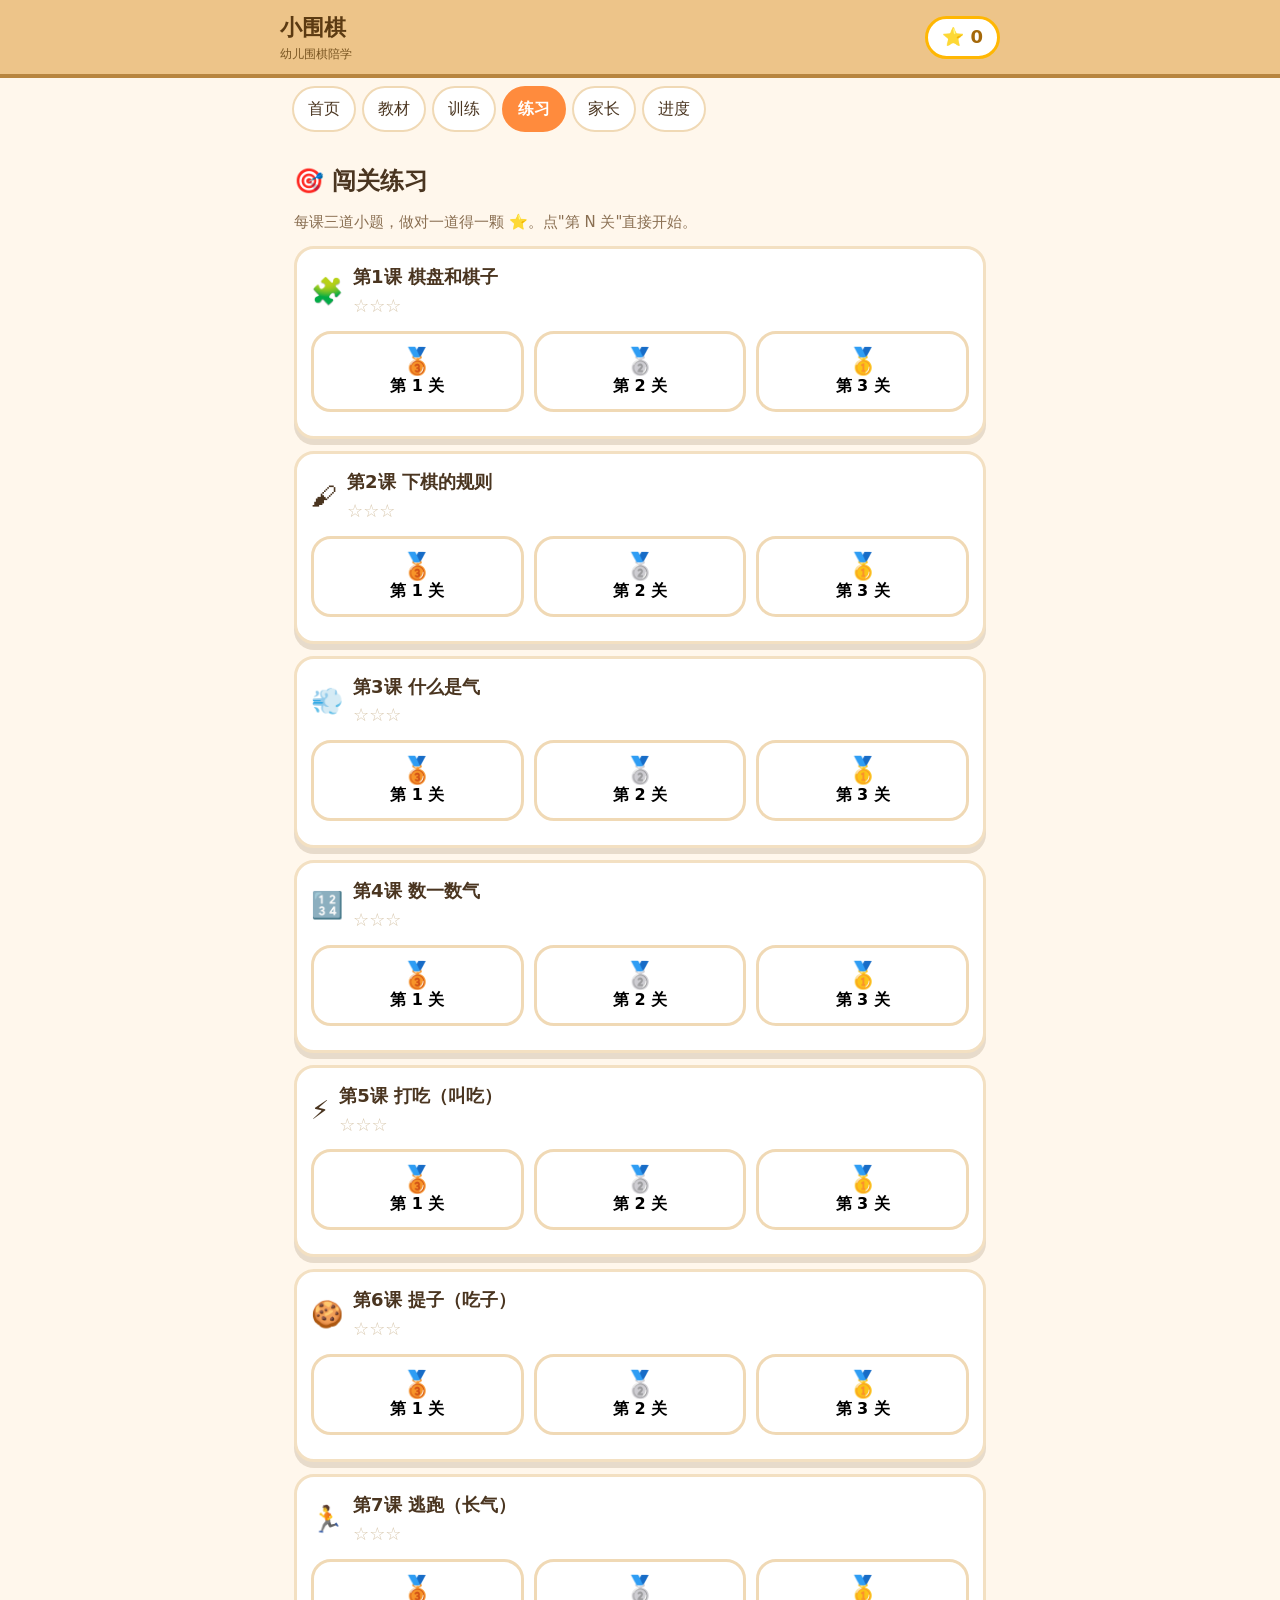
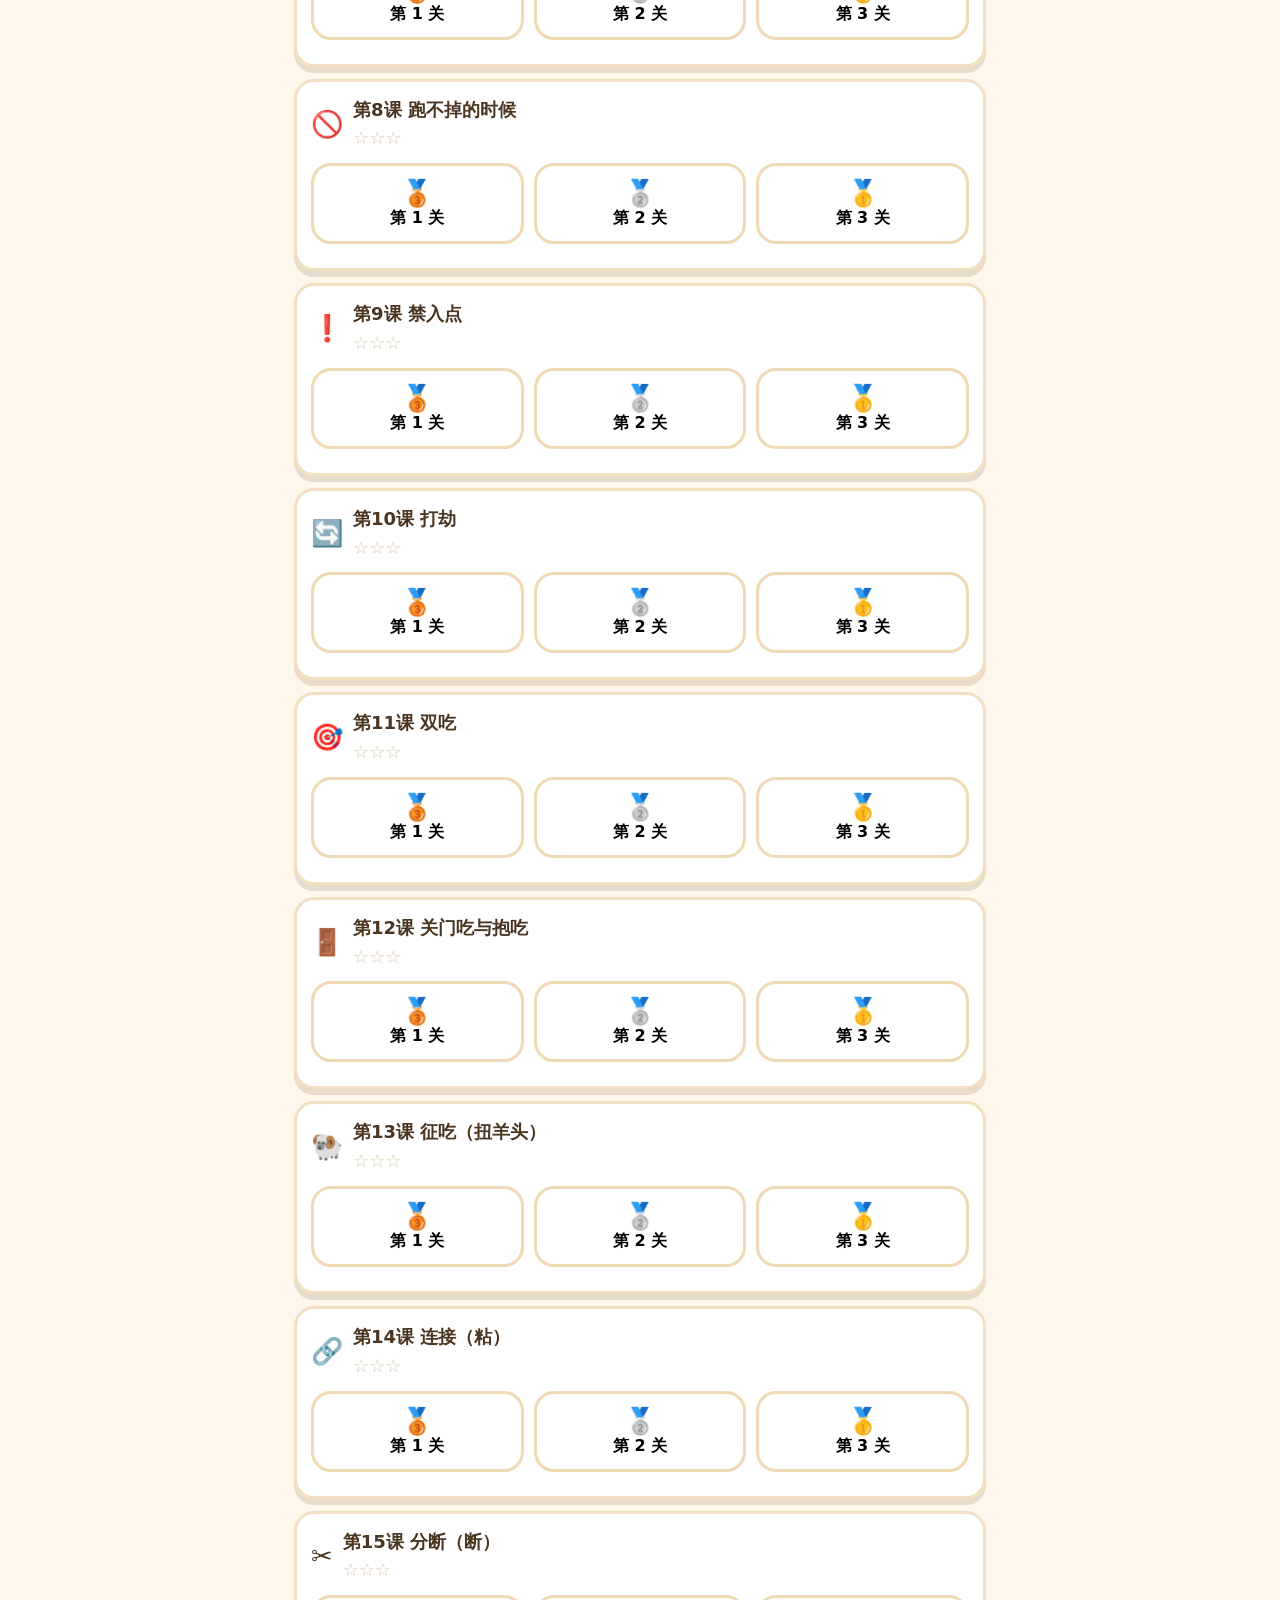
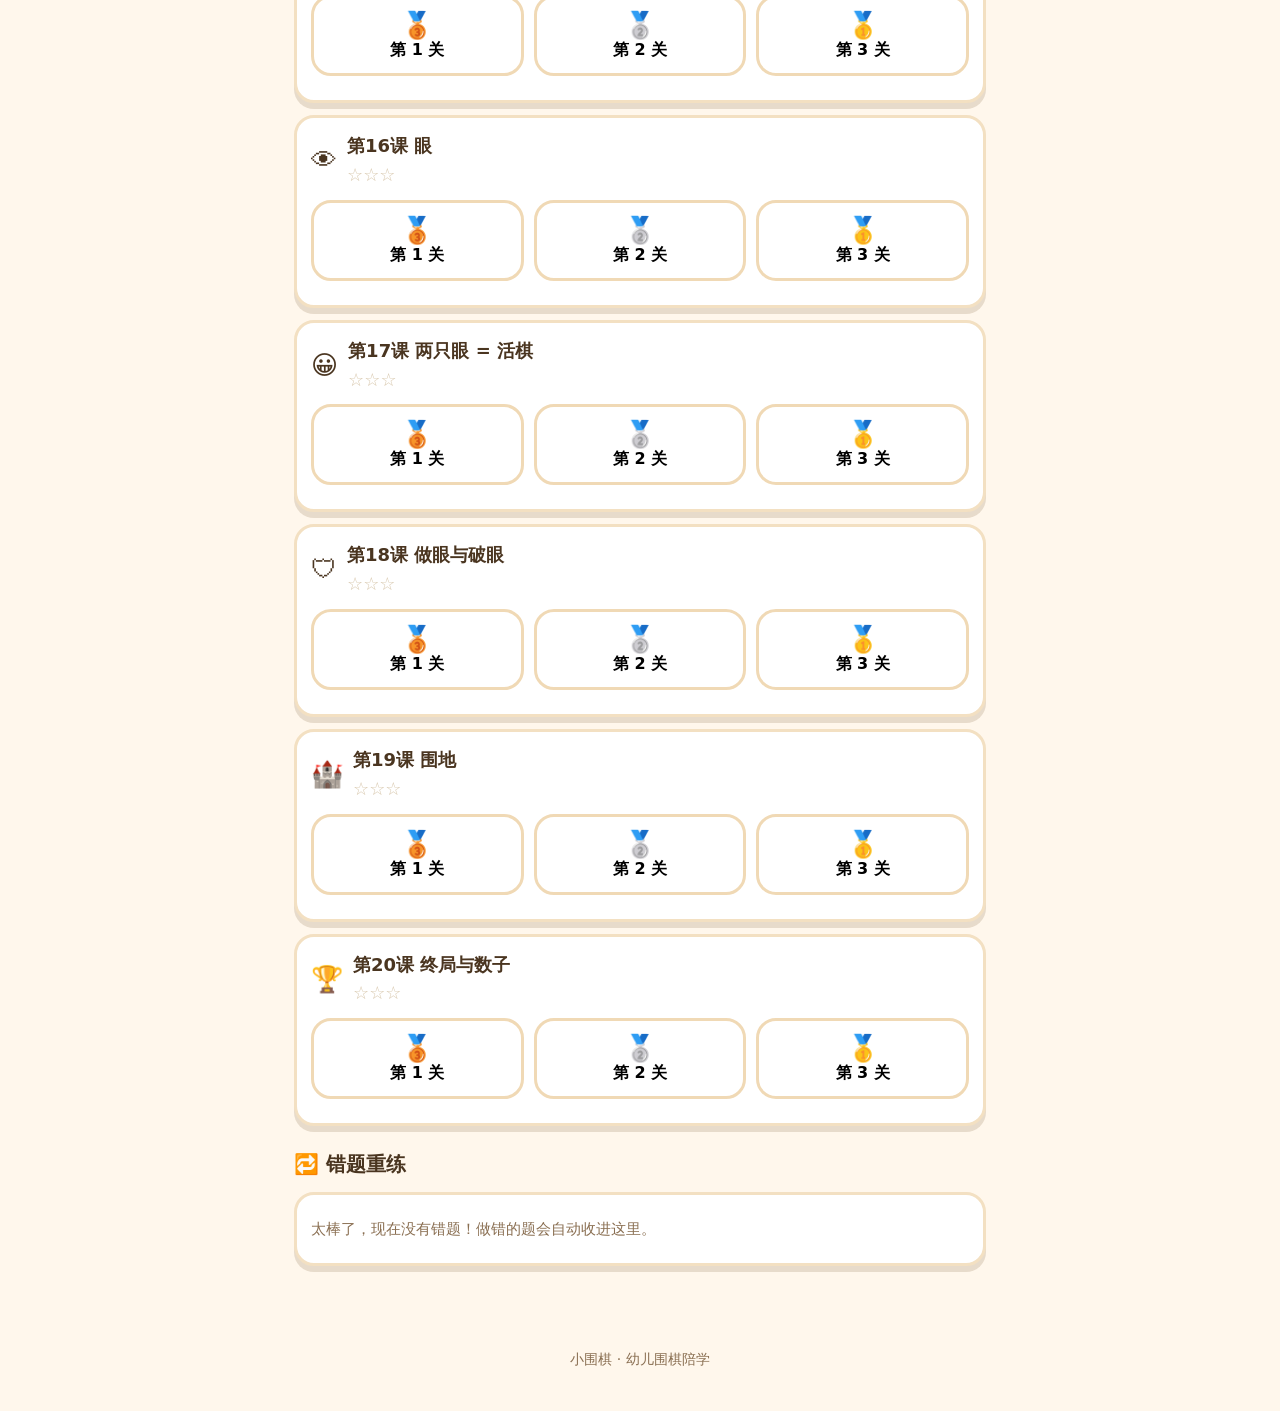
==== exercises/index.html @ 40fe3011 "幼儿围棋陪学网站：20课主线 + 逐题讲解 + 错因分析 + 难点解析页" ====
<!DOCTYPE html>
<html lang="zh-CN">
<head>
<meta charset="utf-8">
<meta name="viewport" content="width=device-width, initial-scale=1">
<title>练习 · 小围棋</title>
<link rel="stylesheet" href="../assets/css/main.css">
</head>
<body>
<div id="shell"></div>
<div class="wrap">
  <h1>🎯 闯关练习</h1>
  <p class="muted">每课三道小题，做对一道得一颗 ⭐。点"第 N 关"直接开始。</p>
  <div id="levels"></div>

  <h2>🔁 错题重练</h2>
  <div class="card">
    <p class="muted" id="wrongTip">做错的题会自动收进这里，做对 2 次就毕业。</p>
    <div id="wrongBox"></div>
    <button class="btn btn-green btn-big" id="wrongStart" style="display:none;margin-top:10px">开始重练错题</button>
  </div>
</div>
<footer>小围棋 · 幼儿围棋陪学</footer>

<script src="../assets/js/engine.js"></script>
<script src="../data/curriculum.js"></script>
<script src="../data/explain.js"></script>
<script src="../assets/js/board.js"></script>
<script src="../assets/js/app.js"></script>
<script src="../assets/js/quiz.js"></script>
<script>
(function () {
  WQ.shell('exercises');
  var C = window.WQ_CURRICULUM;
  var box = document.getElementById('levels');

  C.forEach(function (l, i) {
    var stars = WQ.Progress.stars(l.id);
    var row = document.createElement('div');
    row.className = 'card';
    var html = '<div style="display:flex;align-items:center;gap:10px">' +
      '<div style="font-size:26px">' + l.emoji + '</div>' +
      '<div style="flex:1"><b>第' + (i + 1) + '课 ' + l.title + '</b>' +
      '<div class="stars">' + stars.map(function (v) { return v ? '⭐' : '<span class="dim">☆</span>'; }).join('') + '</div></div></div>' +
      '<div class="level-row"></div>';
    row.innerHTML = html;
    var lr = row.querySelector('.level-row');
    [0, 1, 2].forEach(function (k) {
      var b = document.createElement('button');
      b.className = 'level-btn' + (stars[k] ? ' done' : '');
      b.innerHTML = '<span class="lv">' + ['🥉', '🥈', '🥇'][k] + '</span>第 ' + (k + 1) + ' 关' + (stars[k] ? ' ✅' : '');
      b.onclick = function () {
        location.href = '../lesson/index.html?id=' + l.id + '&q=' + k + '#quizBox';
      };
      lr.appendChild(b);
    });
    box.appendChild(row);
  });

  /* 错题重练 */
  var wrong = WQ.Progress.wrongList();
  var items = [];
  wrong.forEach(function (w) {
    var p = WQ.parseQid(w.id);
    var l = C.find(function (x) { return x.id === p.lessonId; });
    if (!l || !l.quiz[p.index]) return;
    var q = Object.create(l.quiz[p.index]);
    q.__index = p.index;
    q.__lessonId = l.id;
    q.__title = l.title;
    items.push(q);
  });
  var tip = document.getElementById('wrongTip');
  var btn = document.getElementById('wrongStart');
  if (!items.length) {
    tip.textContent = '太棒了，现在没有错题！做错的题会自动收进这里。';
  } else {
    tip.textContent = '还有 ' + items.length + ' 道错题，做完它们就都是满分啦。';
    btn.style.display = '';
    btn.textContent = '开始重练（' + items.length + ' 道）';
    btn.onclick = function () {
      btn.style.display = 'none';
      WQQuiz.mount(document.getElementById('wrongBox'), {
        lesson: { id: 'wrong', quiz: items, title: '错题' }, questions: items
      });
    };
  }
})();
</script>
</body>
</html>
---- assets/css/main.css ----
/* 幼儿围棋自学网站 · 主样式：暖色木纹、超大棋盘、大按钮、少文字 */
:root {
  --bg: #fff7ec;
  --bg-soft: #ffeed6;
  --wood: #edc489;
  --wood-line: #b8853f;
  --ink: #4a3520;
  --ink-soft: #8a6f52;
  --stone-b: #2f2b28;
  --stone-w: #fffdf8;
  --accent: #ff8b3d;
  --accent-2: #ffb703;
  --green: #35a06a;
  --blue: #3d8bfd;
  --red: #e8543f;
  --purple: #8a6bd8;
  --radius: 20px;
  --shadow: 0 6px 0 rgba(120, 88, 50, .18);
  --font: "PingFang SC", "HarmonyOS Sans SC", "Hiragino Sans GB", "Microsoft YaHei", system-ui, -apple-system, sans-serif;
}

* { box-sizing: border-box; -webkit-tap-highlight-color: transparent; }
html, body { margin: 0; padding: 0; }
body {
  background: var(--bg);
  color: var(--ink);
  font-family: var(--font);
  font-size: 18px;
  line-height: 1.6;
  padding-bottom: 40px;
}
img, svg { max-width: 100%; }

.wrap { max-width: 720px; margin: 0 auto; padding: 12px 14px 40px; }

/* 顶部导航 */
.topbar {
  background: var(--wood);
  border-bottom: 4px solid var(--wood-line);
  padding: 10px 12px;
  position: sticky; top: 0; z-index: 30;
}
.topbar .inner { max-width: 720px; margin: 0 auto; display: flex; align-items: center; gap: 10px; }
.logo { font-size: 22px; font-weight: 700; color: #5b3a12; text-decoration: none; white-space: nowrap; }
.logo small { display: block; font-size: 12px; font-weight: 400; color: #7a5622; }
.stars-badge {
  margin-left: auto; background: #fff; border: 3px solid var(--accent-2);
  border-radius: 999px; padding: 4px 14px; font-weight: 700; color: #a4680a; font-size: 18px;
}
.navlist { display: flex; gap: 6px; overflow-x: auto; padding: 8px 12px 2px; max-width: 720px; margin: 0 auto; }
.navlist a {
  flex: 0 0 auto; text-decoration: none; background: #fff; color: var(--ink);
  border-radius: 999px; padding: 8px 14px; font-size: 16px; border: 2px solid #f0d9b5;
}
.navlist a.on { background: var(--accent); color: #fff; border-color: var(--accent); font-weight: 700; }

/* 标题 */
h1 { font-size: 24px; margin: 16px 0 10px; }
h2 { font-size: 20px; margin: 22px 0 10px; }
h3 { font-size: 18px; margin: 16px 0 8px; }
p { margin: 8px 0; }
.muted { color: var(--ink-soft); font-size: 15px; }

/* 按钮 */
.btn {
  display: inline-flex; align-items: center; justify-content: center; gap: 8px;
  min-height: 64px; padding: 10px 22px; border-radius: 999px; border: none;
  background: #fff; color: var(--ink); font-size: 20px; font-family: var(--font);
  font-weight: 700; cursor: pointer; box-shadow: var(--shadow); border: 3px solid #f0d9b5;
}
.btn:active { transform: translateY(3px); box-shadow: none; }
.btn-primary { background: var(--accent); color: #fff; border-color: #e0722c; }
.btn-green { background: var(--green); color: #fff; border-color: #2b8a58; }
.btn-blue { background: var(--blue); color: #fff; border-color: #2f74d8; }
.btn-purple { background: var(--purple); color: #fff; border-color: #7055bd; }
.btn-big { min-height: 78px; font-size: 24px; width: 100%; }
.btn[disabled] { opacity: .45; cursor: not-allowed; }
.btn-row { display: flex; gap: 10px; flex-wrap: wrap; }
.btn-row .btn { flex: 1 1 140px; }

/* 卡片 */
.card {
  background: #fff; border: 3px solid #f3e0c2; border-radius: var(--radius);
  padding: 14px; margin: 12px 0; box-shadow: var(--shadow);
}
.card.warm { background: #fffaf0; }

/* 首页大按钮 */
.home-grid { display: grid; grid-template-columns: 1fr 1fr; gap: 12px; margin-top: 8px; }
.home-btn {
  display: flex; flex-direction: column; align-items: center; justify-content: center;
  gap: 6px; min-height: 120px; border-radius: var(--radius); text-decoration: none;
  color: #fff; font-weight: 700; font-size: 20px; box-shadow: var(--shadow);
}
.home-btn span.emo { font-size: 40px; }
.home-btn.c1 { background: var(--accent); }
.home-btn.c2 { background: var(--green); }
.home-btn.c3 { background: var(--blue); }
.home-btn.c4 { background: var(--purple); }
.home-btn.c5 { background: #e0722c; }
.home-btn.wide { grid-column: 1 / -1; min-height: 96px; background: var(--accent-2); color: #6b3d00; }

/* 课程列表 */
.stage-title { margin: 22px 0 6px; font-size: 19px; font-weight: 700; color: #8a5a1e; }
.lesson-item {
  display: flex; align-items: center; gap: 12px; background: #fff; border: 3px solid #f3e0c2;
  border-radius: var(--radius); padding: 12px 14px; margin: 10px 0; text-decoration: none; color: var(--ink);
  box-shadow: var(--shadow);
}
.lesson-item .no {
  flex: 0 0 54px; height: 54px; border-radius: 16px; background: var(--bg-soft);
  display: flex; align-items: center; justify-content: center; font-size: 26px;
}
.lesson-item .txt { flex: 1; }
.lesson-item .txt b { font-size: 19px; display: block; }
.lesson-item .txt span { font-size: 14px; color: var(--ink-soft); }
.lesson-item.done { border-color: var(--green); }
.lesson-item .stars { font-size: 20px; letter-spacing: 2px; }
.dim { color: #d8c8ae; }

/* 棋盘 */
.board-box { background: var(--wood); border: 6px solid var(--wood-line); border-radius: 18px; padding: 6px; box-shadow: var(--shadow); }
.board-svg { display: block; width: 100%; height: auto; touch-action: manipulation; }
.board-svg .stone-new { animation: pop .28s ease-out; }
@keyframes pop { 0% { transform: scale(.2); opacity: 0; } 70% { transform: scale(1.15); } 100% { transform: scale(1); opacity: 1; } }
.board-svg.shake { animation: shake .4s; }
@keyframes shake { 0%,100% { transform: translateX(0); } 25% { transform: translateX(-6px); } 75% { transform: translateX(6px); } }
.lib-dot { animation: breathe 1.6s infinite; }
@keyframes breathe { 0%,100% { opacity: .35; } 50% { opacity: 1; } }
.captured { transition: opacity .2s, transform .3s; }

/* 棋子托盘 */
.tray { display: flex; gap: 14px; align-items: center; justify-content: center; margin: 12px 0; }
.tray .piece {
  width: 74px; height: 74px; border-radius: 50%; cursor: grab; display: flex;
  align-items: center; justify-content: center; box-shadow: var(--shadow); font-size: 12px; color: #999;
}
.tray .piece.black { background: radial-gradient(circle at 35% 30%, #6b6560, var(--stone-b) 70%); border: 3px solid #1e1b19; }
.tray .piece.white { background: radial-gradient(circle at 35% 30%, #fff, #efe7db 70%); border: 3px solid #cbbda8; }
.tray .piece.on { outline: 5px solid var(--accent); outline-offset: 3px; }

/* 提示条 */
.tipbar {
  background: #fff; border: 3px dashed var(--accent-2); border-radius: var(--radius);
  padding: 12px 14px; font-size: 18px; margin: 10px 0; min-height: 62px;
  display: flex; align-items: center; gap: 10px;
}
.tipbar.good { border-color: var(--green); background: #eefaf2; }
.tipbar.bad { border-color: #f0a89c; background: #fff2ef; }
.mascot { font-size: 34px; flex: 0 0 auto; }

/* 家长角 */
.parent-box { background: #f6f1ff; border: 3px solid #d9cbf7; border-radius: var(--radius); margin: 14px 0; }
.parent-box summary {
  cursor: pointer; padding: 14px; font-weight: 700; font-size: 18px; list-style: none;
  display: flex; align-items: center; gap: 8px;
}
.parent-box summary::-webkit-details-marker { display: none; }
.parent-box .body { padding: 0 14px 14px; font-size: 16px; }
.parent-box .body p { margin: 6px 0; }
.parent-box b { color: #5a3fa8; }

/* 进度条与星星 */
.star { color: var(--accent-2); font-size: 22px; }
.star.off { color: #e3d6bd; }
.progress-line { height: 14px; background: #f0e3cd; border-radius: 999px; overflow: hidden; }
.progress-line i { display: block; height: 100%; background: var(--green); }

/* 反馈动画 */
.fly-star { position: fixed; font-size: 40px; pointer-events: none; z-index: 99; animation: fly 1s ease-out forwards; }
@keyframes fly { 0% { transform: translateY(0) scale(.5); opacity: 1; } 100% { transform: translateY(-120px) scale(1.4); opacity: 0; } }
.confetti { position: fixed; inset: 0; pointer-events: none; z-index: 98; overflow: hidden; }
.confetti i { position: absolute; width: 10px; height: 16px; border-radius: 3px; animation: fall 1.6s linear forwards; }
@keyframes fall { 0% { transform: translateY(-20px) rotate(0); opacity: 1; } 100% { transform: translateY(105vh) rotate(720deg); opacity: .9; } }

/* 关卡按钮 */
.level-row { display: flex; gap: 10px; margin: 10px 0; }
.level-btn {
  flex: 1; border: 3px solid #f0d9b5; background: #fff; border-radius: var(--radius);
  padding: 12px 6px; text-align: center; font-weight: 700; cursor: pointer; font-family: var(--font); font-size: 16px;
}
.level-btn .lv { display: block; font-size: 26px; }
.level-btn.done { border-color: var(--green); background: #eefaf2; }
.level-btn.locked { opacity: .5; }

/* 表格 */
table { width: 100%; border-collapse: collapse; font-size: 16px; }
th, td { border-bottom: 1px solid #f0e3cd; padding: 8px 6px; text-align: left; }
th { color: #8a5a1e; }

footer { text-align: center; color: var(--ink-soft); font-size: 14px; margin-top: 30px; }

@media (max-width: 400px) {
  .home-grid { grid-template-columns: 1fr; }
  body { font-size: 17px; }
}
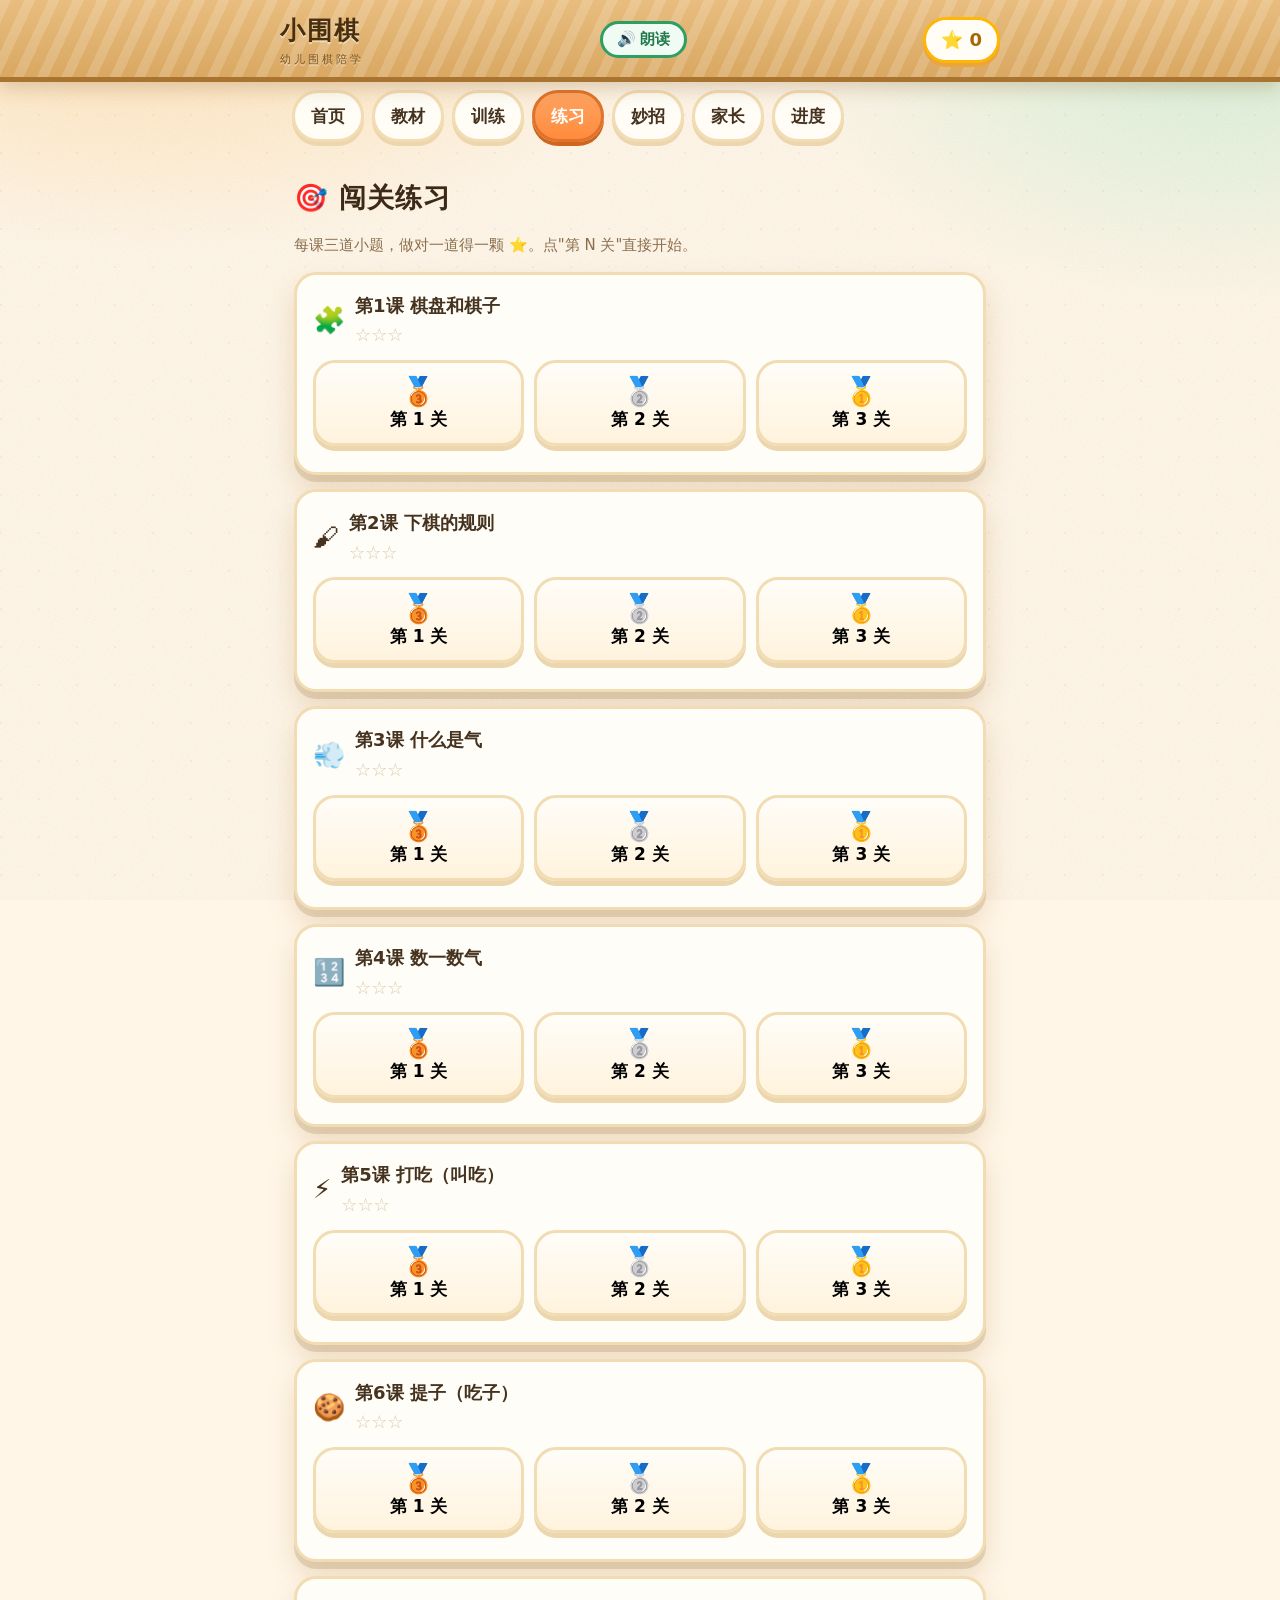
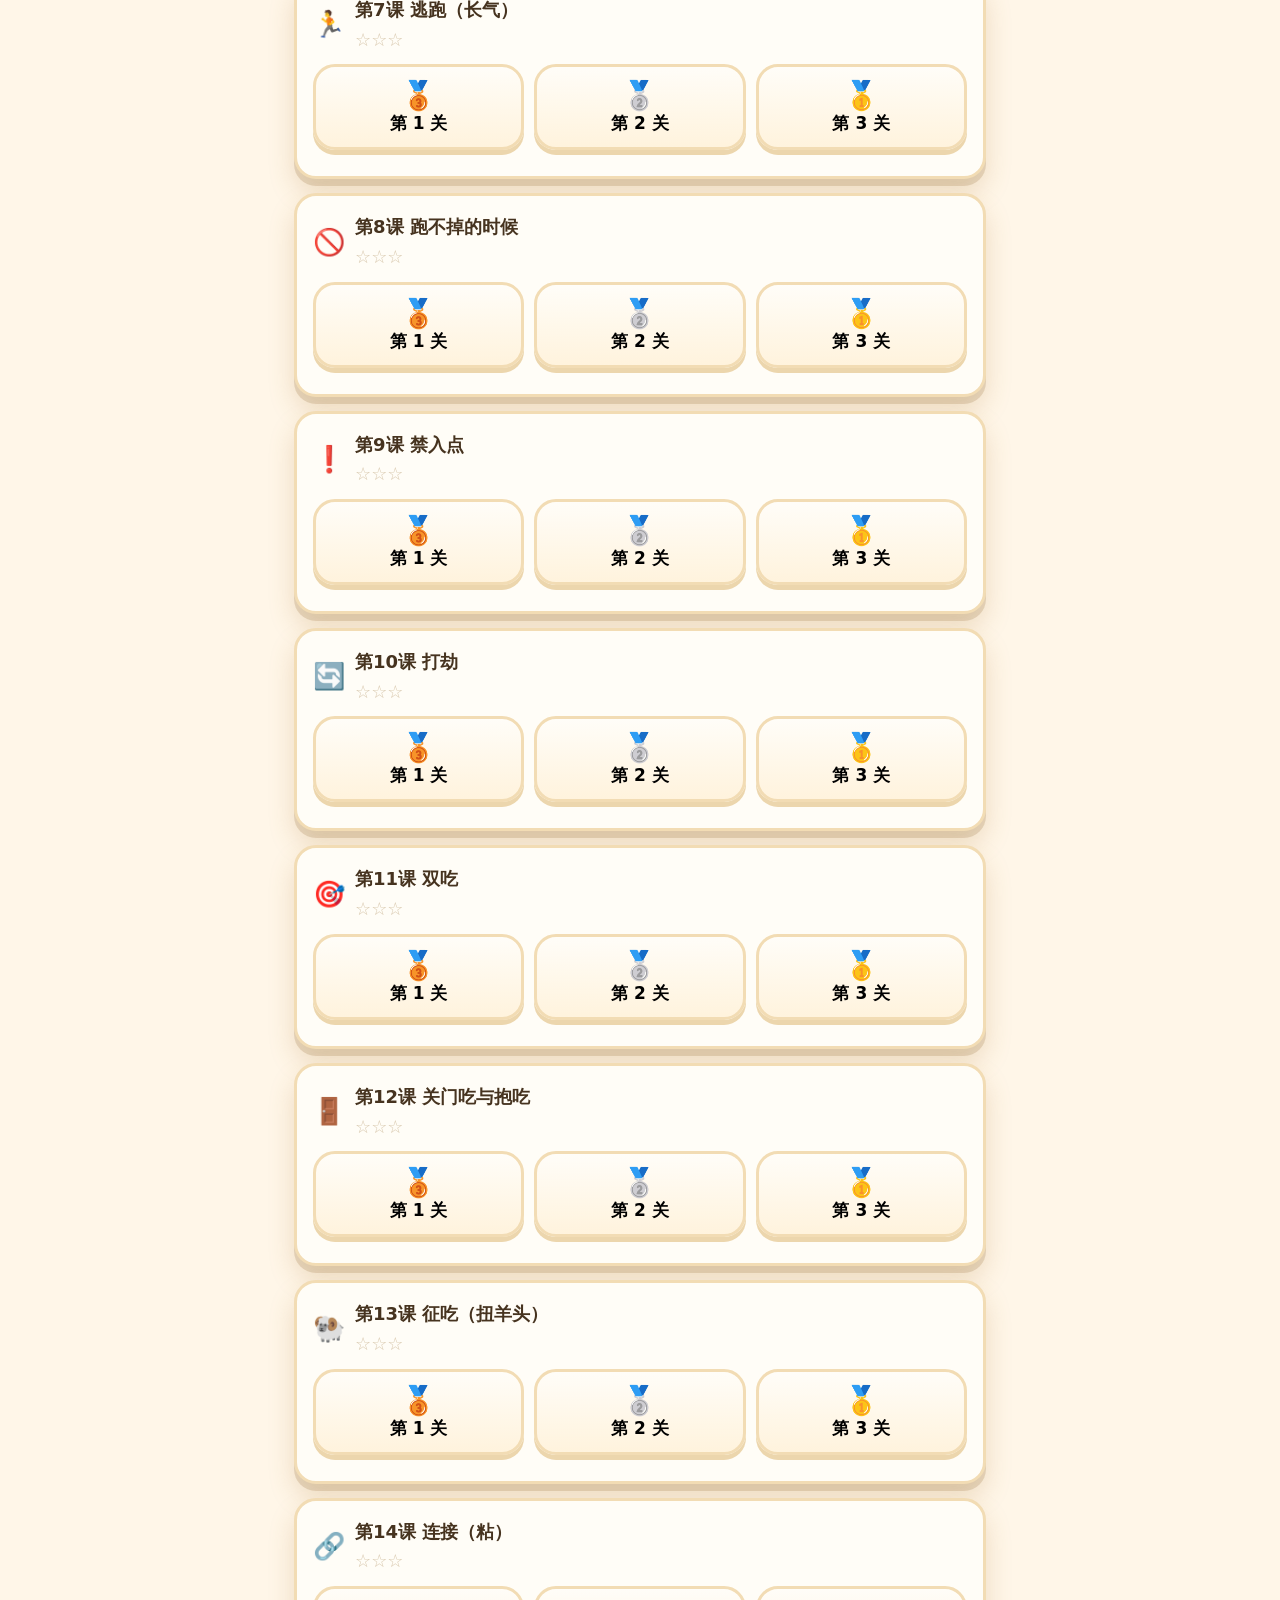
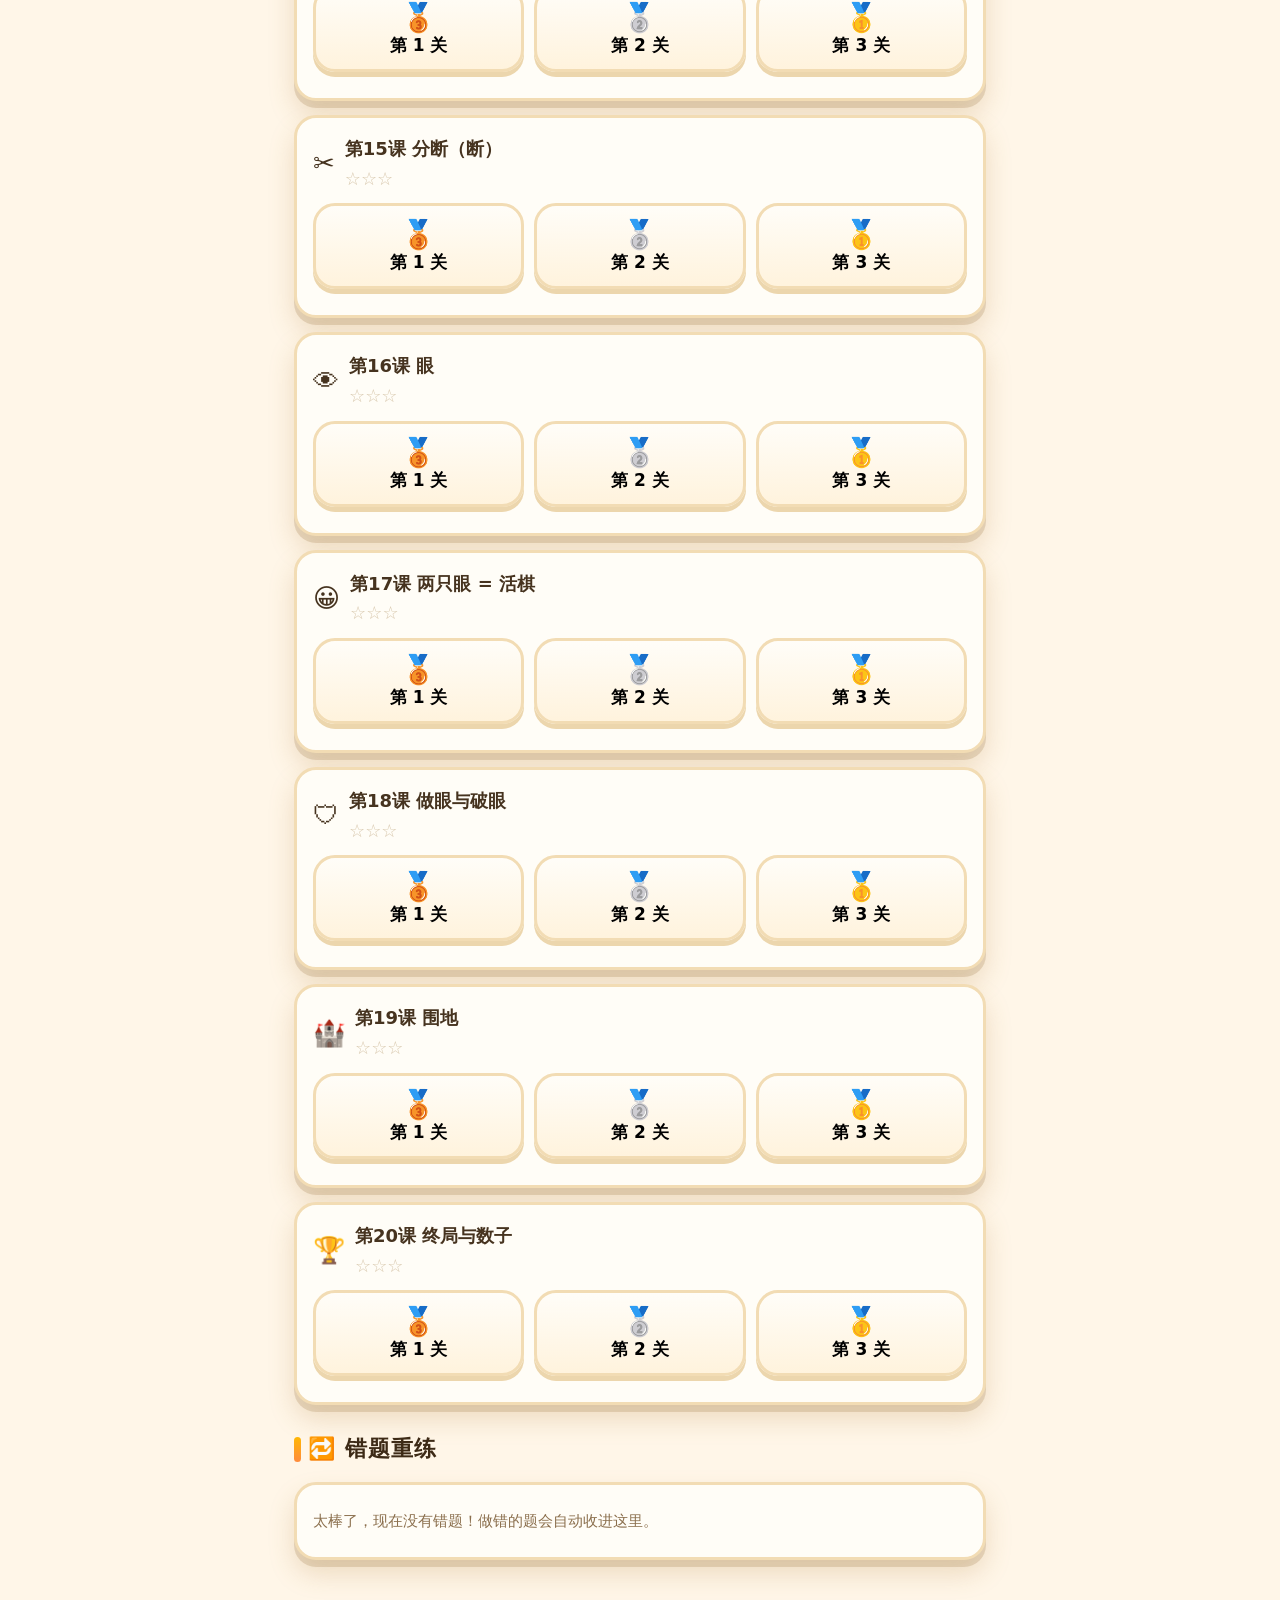
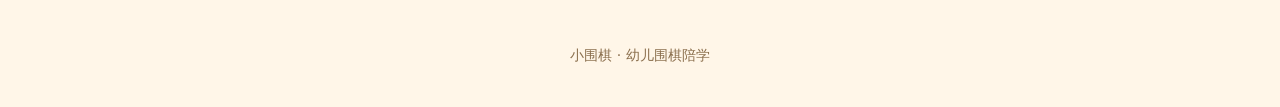
==== commit 3378fb6e: "逐单元巧记：39个演示+60道题每题旁配专属深度理解巧记（trickmap.js），演示区和答题区就地展示+朗读" ====
--- a/exercises/index.html
+++ b/exercises/index.html
@@ -25,6 +25,8 @@
 <script src="../assets/js/engine.js"></script>
 <script src="../data/curriculum.js"></script>
 <script src="../data/explain.js"></script>
+<script src="../data/tricks.js"></script>
+<script src="../data/trickmap.js"></script>
 <script src="../assets/js/board.js"></script>
 <script src="../assets/js/app.js"></script>
 <script src="../assets/js/quiz.js"></script>
--- a/assets/css/main.css
+++ b/assets/css/main.css
@@ -1,196 +1,376 @@
-/* 幼儿围棋自学网站 · 主样式：暖色木纹、超大棋盘、大按钮、少文字 */
+/* 幼儿围棋自学网站 · 主样式
+   设计方向：趣味玩具风（Fun Toy）+ 纸工质感
+   记忆点：暖木色棋盘像"摆在桌上的小木盘"，配 means 纸质噪点背景 + 圆体胖胖标题 + 按钮按下会"压扁"的手感
+   性能：纯 CSS 动画，尊重 prefers-reduced-motion
+*/
 :root {
-  --bg: #fff7ec;
-  --bg-soft: #ffeed6;
-  --wood: #edc489;
-  --wood-line: #b8853f;
-  --ink: #4a3520;
-  --ink-soft: #8a6f52;
+  /* —— 调色：主色 70% 暖木/奶油，辅助 20% 橘+绿，强调 10% 蓝紫 */
+  --bg: #fff6e8;
+  --bg-soft: #ffedd2;
+  --wood: #e8bd7f;
+  --wood-mid: #d9a862;
+  --wood-line: #a9742f;
+  --ink: #46331f;
+  --ink-soft: #8b6f4d;
   --stone-b: #2f2b28;
   --stone-w: #fffdf8;
   --accent: #ff8b3d;
   --accent-2: #ffb703;
-  --green: #35a06a;
+  --green: #2f9e63;
   --blue: #3d8bfd;
   --red: #e8543f;
   --purple: #8a6bd8;
-  --radius: 20px;
-  --shadow: 0 6px 0 rgba(120, 88, 50, .18);
+
+  --radius: 22px;
+  --radius-sm: 16px;
+  --shadow: 0 7px 0 rgba(146, 104, 52, .20);
+  --shadow-lift: 0 14px 26px rgba(174, 122, 52, .22);
+
+  /* —— 字体：中文优先圆体（儿童友好），避免千篇一律的黑体 */
+  --font-display: "Yuanti SC", "圆体-简", "PingFang SC", "HarmonyOS Sans SC", "Hiragino Sans GB", "Microsoft YaHei", system-ui, sans-serif;
   --font: "PingFang SC", "HarmonyOS Sans SC", "Hiragino Sans GB", "Microsoft YaHei", system-ui, -apple-system, sans-serif;
+
+  /* 纸张噪点（内联 SVG，无外部资源） */
+  --noise: url("data:image/svg+xml,%3Csvg xmlns='http://www.w3.org/2000/svg' width='140' height='140'%3E%3Cfilter id='n'%3E%3CfeTurbulence type='fractalNoise' baseFrequency='0.85' numOctaves='3' stitchTiles='stitch'/%3E%3C/filter%3E%3Crect width='140' height='140' filter='url(%23n)' opacity='0.5'/%3E%3C/svg%3E");
 }
 
 * { box-sizing: border-box; -webkit-tap-highlight-color: transparent; }
 html, body { margin: 0; padding: 0; }
 body {
-  background: var(--bg);
   color: var(--ink);
   font-family: var(--font);
   font-size: 18px;
-  line-height: 1.6;
+  line-height: 1.65;
   padding-bottom: 40px;
-}
+  background-color: var(--bg);
+  background-image:
+    radial-gradient(900px 520px at 12% -8%, #ffdca8 0%, rgba(255, 220, 168, 0) 62%),
+    radial-gradient(760px 460px at 96% 4%, #d8f0d9 0%, rgba(216, 240, 217, 0) 58%),
+    radial-gradient(700px 500px at 50% 110%, #ffe6c9 0%, rgba(255, 230, 201, 0) 60%);
+  background-attachment: fixed;
+}
+/* 纸质颗粒 + 淡淡的棋格点阵，给整个页面一层"手工纸"质感 */
+body::before {
+  content: ""; position: fixed; inset: 0; pointer-events: none; z-index: 0;
+  background-image: var(--noise); opacity: .22; mix-blend-mode: multiply;
+}
+body::after {
+  content: ""; position: fixed; inset: 0; pointer-events: none; z-index: 0;
+  background-image: radial-gradient(circle at 1px 1px, rgba(169, 116, 47, .16) 1px, transparent 0);
+  background-size: 38px 38px; opacity: .5;
+}
+#shell, .wrap, footer { position: relative; z-index: 1; }
 img, svg { max-width: 100%; }
 
 .wrap { max-width: 720px; margin: 0 auto; padding: 12px 14px 40px; }
 
-/* 顶部导航 */
+/* ---------- 顶部导航：桌面上的木牌 ---------- */
 .topbar {
-  background: var(--wood);
-  border-bottom: 4px solid var(--wood-line);
-  padding: 10px 12px;
+  background:
+    repeating-linear-gradient(115deg, rgba(255,255,255,.16) 0 10px, rgba(255,255,255,0) 10px 22px),
+    linear-gradient(180deg, var(--wood) 0%, var(--wood-mid) 100%);
+  border-bottom: 5px solid var(--wood-line);
+  padding: 10px 12px 8px;
   position: sticky; top: 0; z-index: 30;
+  box-shadow: 0 6px 18px rgba(146, 104, 52, .28);
 }
 .topbar .inner { max-width: 720px; margin: 0 auto; display: flex; align-items: center; gap: 10px; }
-.logo { font-size: 22px; font-weight: 700; color: #5b3a12; text-decoration: none; white-space: nowrap; }
-.logo small { display: block; font-size: 12px; font-weight: 400; color: #7a5622; }
+.logo {
+  font-family: var(--font-display);
+  font-size: 25px; font-weight: 800; letter-spacing: 2px;
+  color: #4a2f0d; text-decoration: none; white-space: nowrap;
+  text-shadow: 0 2px 0 rgba(255, 255, 255, .45);
+}
+.logo small { display: block; font-size: 11px; font-weight: 500; letter-spacing: 3px; color: #7c5624; font-family: var(--font); }
 .stars-badge {
-  margin-left: auto; background: #fff; border: 3px solid var(--accent-2);
-  border-radius: 999px; padding: 4px 14px; font-weight: 700; color: #a4680a; font-size: 18px;
-}
-.navlist { display: flex; gap: 6px; overflow-x: auto; padding: 8px 12px 2px; max-width: 720px; margin: 0 auto; }
+  margin-left: auto; background: #fffdf6; border: 3px solid var(--accent-2);
+  border-radius: 999px; padding: 5px 15px; font-weight: 800; color: #a4680a; font-size: 18px;
+  box-shadow: 0 4px 0 #e8a63c;
+}
+.navlist { display: flex; gap: 8px; overflow-x: auto; padding: 8px 12px 4px; max-width: 720px; margin: 0 auto; scrollbar-width: none; }
+.navlist::-webkit-scrollbar { display: none; }
 .navlist a {
-  flex: 0 0 auto; text-decoration: none; background: #fff; color: var(--ink);
-  border-radius: 999px; padding: 8px 14px; font-size: 16px; border: 2px solid #f0d9b5;
-}
-.navlist a.on { background: var(--accent); color: #fff; border-color: var(--accent); font-weight: 700; }
-
-/* 标题 */
-h1 { font-size: 24px; margin: 16px 0 10px; }
-h2 { font-size: 20px; margin: 22px 0 10px; }
-h3 { font-size: 18px; margin: 16px 0 8px; }
+  flex: 0 0 auto; text-decoration: none; background: #fffdf6; color: var(--ink);
+  border-radius: 999px; padding: 9px 16px; font-size: 17px; font-weight: 700;
+  border: 3px solid #f2dcb4; box-shadow: 0 4px 0 #ecd6ad;
+  transition: transform .18s ease, box-shadow .18s ease, background .2s ease;
+}
+.navlist a:hover { transform: translateY(-2px); box-shadow: 0 6px 0 #ecd6ad; }
+.navlist a:active { transform: translateY(2px); box-shadow: 0 2px 0 #ecd6ad; }
+.navlist a.on {
+  background: linear-gradient(180deg, #ffa461, var(--accent));
+  color: #fff; border-color: #e0722c; box-shadow: 0 4px 0 #cf661c;
+  animation: navpop .3s ease-out;
+}
+@keyframes navpop { 0% { transform: scale(.86); } 60% { transform: scale(1.06); } 100% { transform: scale(1); } }
+
+/* ---------- 标题：圆体胖胖字 + 橘色强调条 ---------- */
+h1, h2, h3 { font-family: var(--font-display); font-weight: 800; letter-spacing: 1px; color: #3d2a16; }
+h1 { font-size: 27px; margin: 18px 0 12px; }
+h2 { font-size: 22px; margin: 26px 0 12px; position: relative; padding-left: 14px; }
+h2::before {
+  content: ""; position: absolute; left: 0; top: 6px; bottom: 6px; width: 7px;
+  border-radius: 999px; background: linear-gradient(180deg, var(--accent-2), var(--accent));
+}
+h3 { font-size: 19px; margin: 16px 0 8px; }
 p { margin: 8px 0; }
 .muted { color: var(--ink-soft); font-size: 15px; }
 
-/* 按钮 */
+/* ---------- 按钮：像可以按下去的橡皮糖 ---------- */
 .btn {
   display: inline-flex; align-items: center; justify-content: center; gap: 8px;
   min-height: 64px; padding: 10px 22px; border-radius: 999px; border: none;
-  background: #fff; color: var(--ink); font-size: 20px; font-family: var(--font);
-  font-weight: 700; cursor: pointer; box-shadow: var(--shadow); border: 3px solid #f0d9b5;
-}
-.btn:active { transform: translateY(3px); box-shadow: none; }
-.btn-primary { background: var(--accent); color: #fff; border-color: #e0722c; }
-.btn-green { background: var(--green); color: #fff; border-color: #2b8a58; }
-.btn-blue { background: var(--blue); color: #fff; border-color: #2f74d8; }
-.btn-purple { background: var(--purple); color: #fff; border-color: #7055bd; }
-.btn-big { min-height: 78px; font-size: 24px; width: 100%; }
+  background: linear-gradient(180deg, #fffdf8, #fff2df); color: var(--ink);
+  font-size: 20px; font-family: var(--font-display); font-weight: 800; letter-spacing: 1px;
+  cursor: pointer; box-shadow: 0 6px 0 #e8cfa4, 0 10px 18px rgba(174, 122, 52, .16);
+  border: 3px solid #f0d9b5;
+  transition: transform .14s ease, box-shadow .14s ease, filter .2s ease;
+}
+.btn:hover { transform: translateY(-2px); box-shadow: 0 8px 0 #e8cfa4, 0 14px 22px rgba(174, 122, 52, .2); }
+.btn:active { transform: translateY(4px) scale(.99); box-shadow: 0 2px 0 #e8cfa4; }
+.btn:focus-visible { outline: 4px solid var(--blue); outline-offset: 3px; }
+.btn-primary { background: linear-gradient(180deg, #ffa461, var(--accent)); color: #fff; border-color: #e0722c; box-shadow: 0 6px 0 #cf661c, 0 10px 18px rgba(232, 118, 32, .28); }
+.btn-primary:hover { box-shadow: 0 8px 0 #cf661c, 0 14px 22px rgba(232, 118, 32, .32); }
+.btn-green { background: linear-gradient(180deg, #48bd7d, var(--green)); color: #fff; border-color: #2b8a58; box-shadow: 0 6px 0 #22794b, 0 10px 18px rgba(47, 158, 99, .26); }
+.btn-blue { background: linear-gradient(180deg, #6aa5ff, var(--blue)); color: #fff; border-color: #2f74d8; box-shadow: 0 6px 0 #2670cd, 0 10px 18px rgba(61, 139, 253, .26); }
+.btn-purple { background: linear-gradient(180deg, #a488e2, var(--purple)); color: #fff; border-color: #7055bd; box-shadow: 0 6px 0 #6a4fb5, 0 10px 18px rgba(138, 107, 216, .26); }
+.btn-big { min-height: 80px; font-size: 24px; width: 100%; }
+.btn.small { min-height: 52px; font-size: 17px; padding: 6px 16px; }
 .btn[disabled] { opacity: .45; cursor: not-allowed; }
 .btn-row { display: flex; gap: 10px; flex-wrap: wrap; }
 .btn-row .btn { flex: 1 1 140px; }
-
-/* 卡片 */
+.btn-row .btn.small { flex: 0 0 auto; }
+
+/* ---------- 卡片：手工纸片，微微错落 ---------- */
 .card {
-  background: #fff; border: 3px solid #f3e0c2; border-radius: var(--radius);
-  padding: 14px; margin: 12px 0; box-shadow: var(--shadow);
-}
-.card.warm { background: #fffaf0; }
-
-/* 首页大按钮 */
-.home-grid { display: grid; grid-template-columns: 1fr 1fr; gap: 12px; margin-top: 8px; }
+  background: #fffdf7; border: 3px solid #f2dcb4; border-radius: var(--radius);
+  padding: 16px; margin: 14px 0;
+  box-shadow: var(--shadow), var(--shadow-lift);
+  animation: rise .45s cubic-bezier(.2, .9, .3, 1.2) both;
+}
+.card.warm { background: linear-gradient(180deg, #fffaf0, #fff3dd); }
+.card:nth-of-type(2) { animation-delay: .06s; }
+.card:nth-of-type(3) { animation-delay: .12s; }
+.card:nth-of-type(4) { animation-delay: .18s; }
+@keyframes rise { from { opacity: 0; transform: translateY(14px); } to { opacity: 1; transform: none; } }
+
+/* ---------- 首页大按钮：错落的积木 ---------- */
+.home-grid { display: grid; grid-template-columns: 1fr 1fr; gap: 14px; margin-top: 10px; }
 .home-btn {
   display: flex; flex-direction: column; align-items: center; justify-content: center;
-  gap: 6px; min-height: 120px; border-radius: var(--radius); text-decoration: none;
-  color: #fff; font-weight: 700; font-size: 20px; box-shadow: var(--shadow);
-}
-.home-btn span.emo { font-size: 40px; }
-.home-btn.c1 { background: var(--accent); }
-.home-btn.c2 { background: var(--green); }
-.home-btn.c3 { background: var(--blue); }
-.home-btn.c4 { background: var(--purple); }
-.home-btn.c5 { background: #e0722c; }
-.home-btn.wide { grid-column: 1 / -1; min-height: 96px; background: var(--accent-2); color: #6b3d00; }
-
-/* 课程列表 */
-.stage-title { margin: 22px 0 6px; font-size: 19px; font-weight: 700; color: #8a5a1e; }
+  gap: 6px; min-height: 126px; border-radius: var(--radius); text-decoration: none;
+  color: #fff; font-family: var(--font-display); font-weight: 800; letter-spacing: 1px; font-size: 21px;
+  box-shadow: 0 8px 0 rgba(120, 78, 24, .28), 0 16px 26px rgba(174, 122, 52, .2);
+  animation: rise .5s cubic-bezier(.2, .9, .3, 1.2) both;
+  transition: transform .18s ease, box-shadow .18s ease;
+}
+.home-btn:nth-child(1) { transform: rotate(-1.4deg); animation-delay: .05s; }
+.home-btn:nth-child(2) { transform: rotate(1.4deg); animation-delay: .1s; }
+.home-btn:nth-child(3) { transform: rotate(1deg); animation-delay: .15s; }
+.home-btn:nth-child(4) { transform: rotate(-1deg); animation-delay: .2s; }
+.home-btn:nth-child(5) { transform: rotate(-1.6deg); animation-delay: .25s; }
+.home-btn:hover { transform: rotate(0deg) translateY(-4px) scale(1.02); box-shadow: 0 12px 0 rgba(120, 78, 24, .26), 0 22px 32px rgba(174, 122, 52, .26); }
+.home-btn:active { transform: translateY(2px) scale(.99); }
+.home-btn span.emo { font-size: 42px; filter: drop-shadow(0 3px 0 rgba(0, 0, 0, .16)); }
+.home-btn.c1 { background: linear-gradient(160deg, #ffa461, #f2762a); }
+.home-btn.c2 { background: linear-gradient(160deg, #48bd7d, #248c53); }
+.home-btn.c3 { background: linear-gradient(160deg, #6aa5ff, #2f74d8); }
+.home-btn.c4 { background: linear-gradient(160deg, #a488e2, #7055bd); }
+.home-btn.c5 { background: linear-gradient(160deg, #ffcf6b, #e09427); }
+.home-btn.c6 { background: linear-gradient(160deg, #7bd8b4, #2f8f6f); }
+.home-btn.wide {
+  grid-column: 1 / -1; min-height: 100px; color: #6b3d00;
+  background: linear-gradient(160deg, #ffe7a8, var(--accent-2)); border: 3px solid #f0b429;
+  box-shadow: 0 8px 0 #d99a12, 0 16px 26px rgba(212, 154, 18, .24);
+}
+
+/* ---------- 课程列表 ---------- */
+.stage-title { margin: 26px 0 6px; font-size: 19px; font-weight: 800; color: #8a5a1e; font-family: var(--font-display); letter-spacing: 1px; }
 .lesson-item {
-  display: flex; align-items: center; gap: 12px; background: #fff; border: 3px solid #f3e0c2;
+  display: flex; align-items: center; gap: 12px; background: #fffdf7; border: 3px solid #f2dcb4;
   border-radius: var(--radius); padding: 12px 14px; margin: 10px 0; text-decoration: none; color: var(--ink);
-  box-shadow: var(--shadow);
-}
+  box-shadow: 0 5px 0 rgba(146, 104, 52, .16);
+  transition: transform .16s ease, box-shadow .16s ease;
+}
+.lesson-item:hover { transform: translateY(-3px); box-shadow: 0 9px 0 rgba(146, 104, 52, .18); }
+.lesson-item:active { transform: translateY(1px); }
 .lesson-item .no {
-  flex: 0 0 54px; height: 54px; border-radius: 16px; background: var(--bg-soft);
+  flex: 0 0 56px; height: 56px; border-radius: 18px; background: linear-gradient(180deg, #fff0d6, #ffe1b8);
+  border: 2px solid #f3d9ae;
   display: flex; align-items: center; justify-content: center; font-size: 26px;
 }
 .lesson-item .txt { flex: 1; }
-.lesson-item .txt b { font-size: 19px; display: block; }
+.lesson-item .txt b { font-size: 19px; display: block; font-family: var(--font-display); }
 .lesson-item .txt span { font-size: 14px; color: var(--ink-soft); }
-.lesson-item.done { border-color: var(--green); }
+.lesson-item.done { border-color: var(--green); background: linear-gradient(180deg, #f4fdf7, #eaf8ef); }
 .lesson-item .stars { font-size: 20px; letter-spacing: 2px; }
 .dim { color: #d8c8ae; }
 
-/* 棋盘 */
-.board-box { background: var(--wood); border: 6px solid var(--wood-line); border-radius: 18px; padding: 6px; box-shadow: var(--shadow); }
+/* ---------- 棋盘：桌上的小木盘 ---------- */
+.board-box {
+  background:
+    repeating-linear-gradient(96deg, rgba(255, 255, 255, .18) 0 8px, rgba(255, 255, 255, 0) 8px 20px),
+    linear-gradient(180deg, var(--wood) 0%, var(--wood-mid) 100%);
+  border: 6px solid var(--wood-line); border-radius: 20px; padding: 8px;
+  box-shadow: 0 10px 0 #8d5f24, 0 18px 30px rgba(146, 104, 52, .3), inset 0 2px 0 rgba(255, 255, 255, .3);
+}
 .board-svg { display: block; width: 100%; height: auto; touch-action: manipulation; }
 .board-svg .stone-new { animation: pop .28s ease-out; }
 @keyframes pop { 0% { transform: scale(.2); opacity: 0; } 70% { transform: scale(1.15); } 100% { transform: scale(1); opacity: 1; } }
 .board-svg.shake { animation: shake .4s; }
-@keyframes shake { 0%,100% { transform: translateX(0); } 25% { transform: translateX(-6px); } 75% { transform: translateX(6px); } }
+@keyframes shake { 0%, 100% { transform: translateX(0); } 25% { transform: translateX(-6px); } 75% { transform: translateX(6px); } }
 .lib-dot { animation: breathe 1.6s infinite; }
-@keyframes breathe { 0%,100% { opacity: .35; } 50% { opacity: 1; } }
+@keyframes breathe { 0%, 100% { opacity: .35; } 50% { opacity: 1; } }
 .captured { transition: opacity .2s, transform .3s; }
 
-/* 棋子托盘 */
-.tray { display: flex; gap: 14px; align-items: center; justify-content: center; margin: 12px 0; }
+/* ---------- 棋子托盘 ---------- */
+.tray { display: flex; gap: 16px; align-items: center; justify-content: center; margin: 14px 0; }
 .tray .piece {
-  width: 74px; height: 74px; border-radius: 50%; cursor: grab; display: flex;
+  width: 78px; height: 78px; border-radius: 50%; cursor: grab; display: flex;
   align-items: center; justify-content: center; box-shadow: var(--shadow); font-size: 12px; color: #999;
-}
+  transition: transform .16s ease;
+}
+.tray .piece:active { cursor: grabbing; transform: scale(1.06) rotate(-6deg); }
 .tray .piece.black { background: radial-gradient(circle at 35% 30%, #6b6560, var(--stone-b) 70%); border: 3px solid #1e1b19; }
 .tray .piece.white { background: radial-gradient(circle at 35% 30%, #fff, #efe7db 70%); border: 3px solid #cbbda8; }
 .tray .piece.on { outline: 5px solid var(--accent); outline-offset: 3px; }
 
-/* 提示条 */
+/* ---------- 提示条：吉祥物会说话 ---------- */
 .tipbar {
-  background: #fff; border: 3px dashed var(--accent-2); border-radius: var(--radius);
+  background: #fffdf7; border: 3px dashed var(--accent-2); border-radius: var(--radius);
   padding: 12px 14px; font-size: 18px; margin: 10px 0; min-height: 62px;
   display: flex; align-items: center; gap: 10px;
-}
-.tipbar.good { border-color: var(--green); background: #eefaf2; }
-.tipbar.bad { border-color: #f0a89c; background: #fff2ef; }
-.mascot { font-size: 34px; flex: 0 0 auto; }
-
-/* 家长角 */
-.parent-box { background: #f6f1ff; border: 3px solid #d9cbf7; border-radius: var(--radius); margin: 14px 0; }
+  box-shadow: 0 5px 0 rgba(236, 166, 28, .18);
+}
+.tipbar.good { border-color: var(--green); background: linear-gradient(180deg, #f2fdf6, #e6f8ee); box-shadow: 0 5px 0 rgba(47, 158, 99, .2); }
+.tipbar.bad { border-color: #f0a89c; background: linear-gradient(180deg, #fff6f3, #ffece7); box-shadow: 0 5px 0 rgba(232, 84, 63, .16); }
+.mascot { font-size: 36px; flex: 0 0 auto; line-height: 1; }
+.tipbar.talking .mascot { animation: talk .5s ease-in-out infinite alternate; }
+@keyframes talk { from { transform: translateY(0) rotate(-6deg); } to { transform: translateY(-6px) rotate(6deg); } }
+
+/* ---------- 家长角 ---------- */
+.parent-box { background: linear-gradient(180deg, #f8f4ff, #efe7ff); border: 3px solid #d9cbf7; border-radius: var(--radius); margin: 14px 0; box-shadow: 0 5px 0 rgba(138, 107, 216, .16); }
 .parent-box summary {
-  cursor: pointer; padding: 14px; font-weight: 700; font-size: 18px; list-style: none;
-  display: flex; align-items: center; gap: 8px;
+  cursor: pointer; padding: 14px; font-weight: 800; font-size: 18px; list-style: none;
+  display: flex; align-items: center; gap: 8px; font-family: var(--font-display);
 }
 .parent-box summary::-webkit-details-marker { display: none; }
 .parent-box .body { padding: 0 14px 14px; font-size: 16px; }
 .parent-box .body p { margin: 6px 0; }
 .parent-box b { color: #5a3fa8; }
 
-/* 进度条与星星 */
+/* ---------- 进度条与星星 ---------- */
 .star { color: var(--accent-2); font-size: 22px; }
 .star.off { color: #e3d6bd; }
-.progress-line { height: 14px; background: #f0e3cd; border-radius: 999px; overflow: hidden; }
-.progress-line i { display: block; height: 100%; background: var(--green); }
-
-/* 反馈动画 */
-.fly-star { position: fixed; font-size: 40px; pointer-events: none; z-index: 99; animation: fly 1s ease-out forwards; }
+.progress-line { height: 16px; background: #f4e6cd; border-radius: 999px; overflow: hidden; box-shadow: inset 0 2px 4px rgba(146, 104, 52, .2); }
+.progress-line i { display: block; height: 100%; background: linear-gradient(90deg, #7fd0a2, var(--green)); transition: width .5s cubic-bezier(.2,.9,.3,1.2); }
+
+/* ---------- 反馈动画 ---------- */
+.fly-star { position: fixed; font-size: 44px; pointer-events: none; z-index: 99; animation: fly 1s ease-out forwards; }
 @keyframes fly { 0% { transform: translateY(0) scale(.5); opacity: 1; } 100% { transform: translateY(-120px) scale(1.4); opacity: 0; } }
 .confetti { position: fixed; inset: 0; pointer-events: none; z-index: 98; overflow: hidden; }
 .confetti i { position: absolute; width: 10px; height: 16px; border-radius: 3px; animation: fall 1.6s linear forwards; }
 @keyframes fall { 0% { transform: translateY(-20px) rotate(0); opacity: 1; } 100% { transform: translateY(105vh) rotate(720deg); opacity: .9; } }
 
-/* 关卡按钮 */
+/* ---------- 关卡按钮 ---------- */
 .level-row { display: flex; gap: 10px; margin: 10px 0; }
 .level-btn {
-  flex: 1; border: 3px solid #f0d9b5; background: #fff; border-radius: var(--radius);
-  padding: 12px 6px; text-align: center; font-weight: 700; cursor: pointer; font-family: var(--font); font-size: 16px;
-}
-.level-btn .lv { display: block; font-size: 26px; }
-.level-btn.done { border-color: var(--green); background: #eefaf2; }
+  flex: 1; border: 3px solid #f2dcb4; background: linear-gradient(180deg, #fffdf8, #fff3dd); border-radius: var(--radius);
+  padding: 12px 6px; text-align: center; font-weight: 800; cursor: pointer; font-family: var(--font-display); font-size: 17px;
+  box-shadow: 0 5px 0 #ecd6ad; transition: transform .16s ease, box-shadow .16s ease;
+}
+.level-btn:hover { transform: translateY(-3px); box-shadow: 0 8px 0 #ecd6ad; }
+.level-btn:active { transform: translateY(2px); box-shadow: 0 2px 0 #ecd6ad; }
+.level-btn .lv { display: block; font-size: 28px; }
+.level-btn.done { border-color: var(--green); background: linear-gradient(180deg, #f4fdf7, #e6f8ee); }
 .level-btn.locked { opacity: .5; }
 
-/* 表格 */
+/* ---------- 讲解框 ---------- */
+.q-explain { animation: rise .3s ease-out both; }
+
+/* ---------- 表格 ---------- */
 table { width: 100%; border-collapse: collapse; font-size: 16px; }
 th, td { border-bottom: 1px solid #f0e3cd; padding: 8px 6px; text-align: left; }
-th { color: #8a5a1e; }
+th { color: #8a5a1e; font-family: var(--font-display); }
+
+/* ---------- 语音小开关 ---------- */
+.voice-chip {
+  display: inline-flex; align-items: center; gap: 6px; background: #fffdf7;
+  border: 3px solid #f2dcb4; border-radius: 999px; padding: 6px 14px;
+  font-size: 15px; font-weight: 700; color: var(--ink); cursor: pointer;
+}
+.voice-chip.on { border-color: var(--green); background: #f0fbf4; color: #237a4c; }
+.voice-chip:active { transform: translateY(2px); }
+
+/* ---------- 妙招口诀 ---------- */
+.trick-box {
+  background: linear-gradient(170deg, #fff8e8, #f3fbf6);
+  border: 3px dashed #f0c98a;
+}
+.trick-head { display: flex; align-items: center; gap: 10px; margin-bottom: 10px; }
+.trick-title {
+  font-size: 20px; font-weight: 900; color: #2f8f6f;
+  font-family: "Yuanti SC", "幼圆", var(--font-display);
+}
+.trick-head .btn { margin-left: auto; }
+.trick-item {
+  position: relative;
+  background: #fffdf8;
+  border: 2px solid #f2e3c4;
+  border-left: 8px solid var(--green);
+  border-radius: 14px;
+  padding: 12px 14px 12px 14px;
+  margin: 0 0 10px;
+  box-shadow: 0 3px 0 rgba(0, 0, 0, .06);
+}
+.trick-item:last-child { margin-bottom: 4px; }
+.trick-k {
+  display: inline-block; background: #fff3d6; color: #8a5a2b;
+  border-radius: 999px; padding: 2px 10px; font-size: 14px; font-weight: 800;
+}
+.trick-slogan {
+  font-size: 22px; font-weight: 900; line-height: 1.45; color: #23403a;
+  margin: 8px 0 6px; letter-spacing: .5px;
+  font-family: "Yuanti SC", "幼圆", var(--font-display);
+}
+.trick-magic { margin: 6px 0 0; font-size: 17px; line-height: 1.7; }
+.trick-try { margin: 6px 0 0; font-size: 16px; color: #2f6f57; }
+.trick-oops { margin: 6px 0 0; font-size: 16px; color: #b3522b; }
+.trick-item .trick-one { margin-top: 8px; }
+.q-trick {
+  margin: 8px 0 0; padding: 8px 10px; background: #f2fbf4;
+  border-radius: 10px; border: 1px dashed var(--green); font-size: 16px;
+}
+/* 贴在每个演示 / 每道题旁边的专属巧记 */
+.unit-trick-wrap { margin: 10px 0 0; }
+.unit-trick-inner {
+  background: linear-gradient(170deg, #f3fbf6, #fffdf7);
+  border: 2px solid #bfe3ce;
+  border-left: 8px solid var(--green);
+  border-radius: 14px;
+  padding: 10px 12px;
+}
+.unit-trick-text {
+  margin: 6px 0 0; font-size: 16px; line-height: 1.75; color: #2c4a3e;
+}
+.unit-trick-inner .btn { margin-top: 8px; }
+.search-box {
+  width: 100%; box-sizing: border-box; font-size: 18px; padding: 12px 14px;
+  border: 3px solid #f2dcb4; border-radius: 14px; background: #fffdf7;
+  color: var(--ink); font-family: inherit;
+}
+.search-box:focus { outline: none; border-color: var(--green); }
 
 footer { text-align: center; color: var(--ink-soft); font-size: 14px; margin-top: 30px; }
 
 @media (max-width: 400px) {
   .home-grid { grid-template-columns: 1fr; }
   body { font-size: 17px; }
-}
+  h1 { font-size: 24px; }
+}
+
+/* 无障碍：用户要求减少动效时，全部关掉 */
+@media (prefers-reduced-motion: reduce) {
+  *, *::before, *::after { animation: none !important; transition: none !important; }
+  .home-btn { transform: none !important; }
+}
